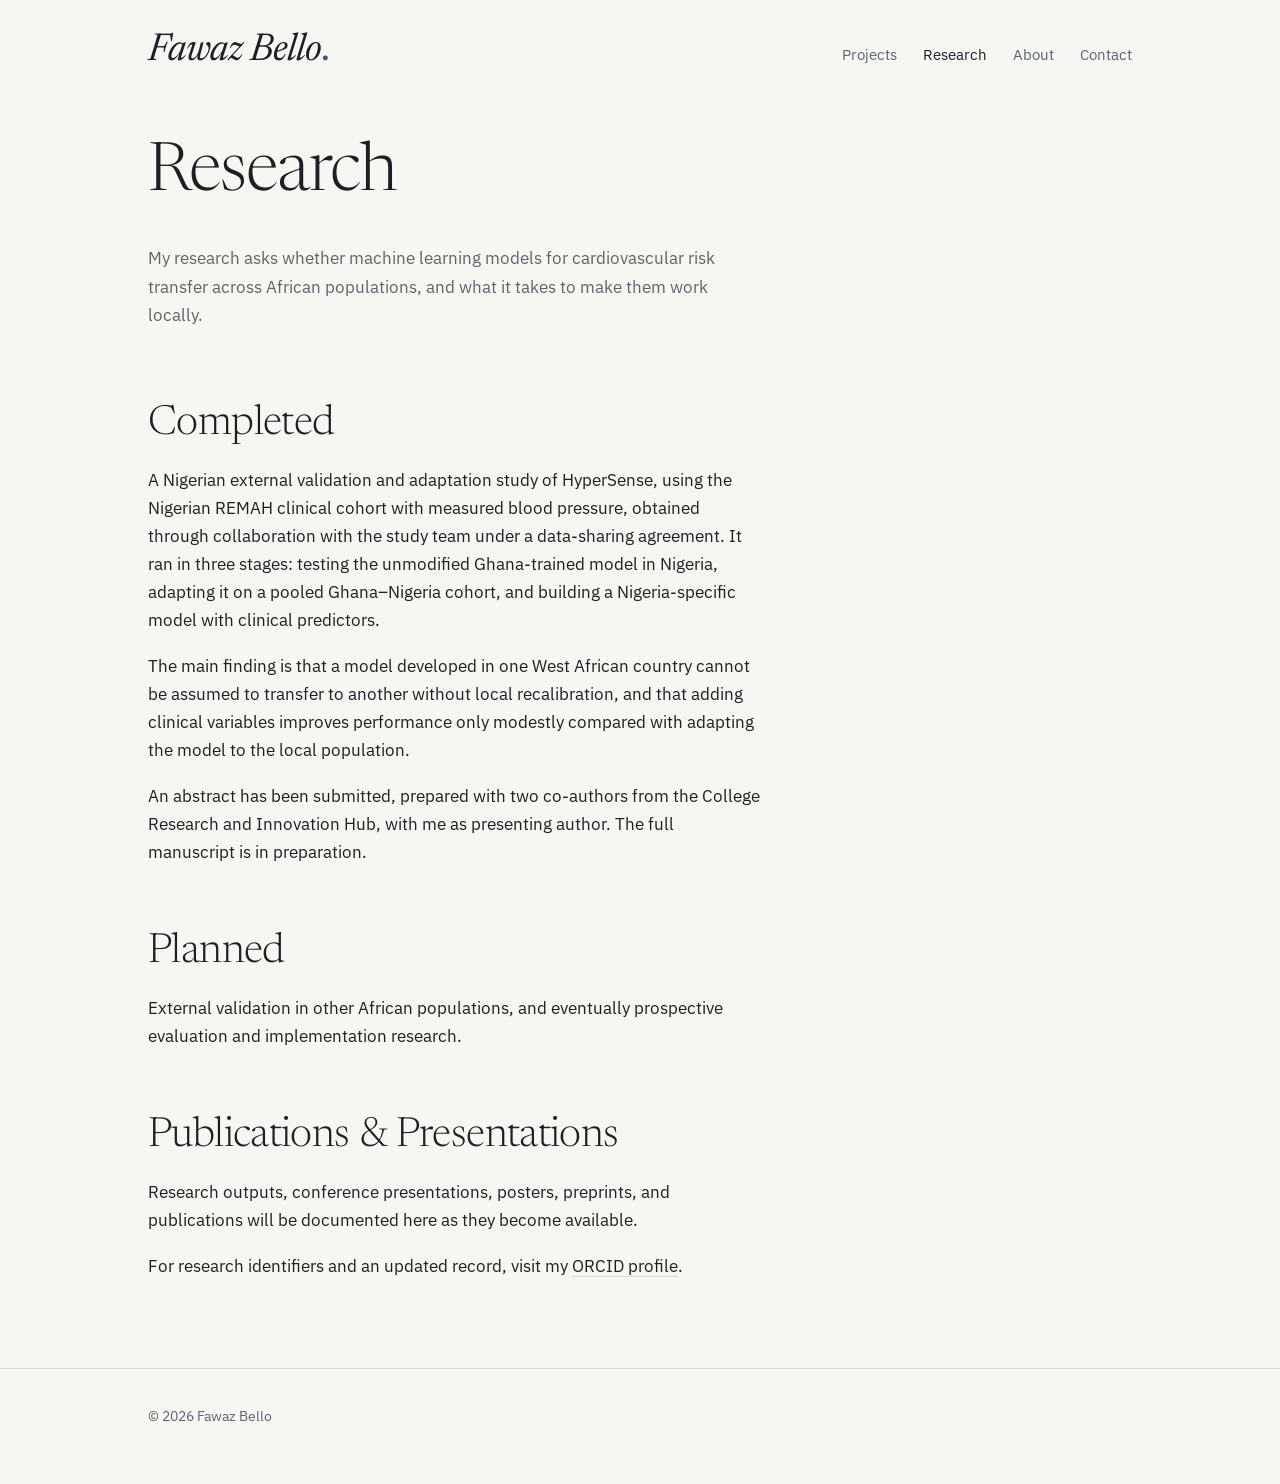
==== research.html @ 54152913 "feat: complete portfolio redesign" ====
<!DOCTYPE html>
<html lang="en">
<head>
<meta charset="utf-8">
<meta name="viewport" content="width=device-width, initial-scale=1">
<title>Research – Fawaz Bello</title>
<meta name="description" content="Research by Fawaz Bello on the transportability of machine learning models for hypertension risk across West African populations.">
<link rel="preconnect" href="https://fonts.googleapis.com">
<link rel="preconnect" href="https://fonts.gstatic.com" crossorigin>
<link rel="stylesheet" href="https://fonts.googleapis.com/css2?family=IBM+Plex+Mono&family=IBM+Plex+Sans:wght@400;500&family=Newsreader:ital,opsz,wght@0,6..72,300;0,6..72,400;1,6..72,400&display=swap">
<link rel="stylesheet" href="style.css">
</head>
<body>
<header><div class="wrap">
  <a class="name" href="/">Fawaz Bello</a>
  <nav aria-label="Main"><a href="/#projects">Projects</a><a href="research.html" aria-current="page">Research</a><a href="/#about">About</a><a href="/#contact">Contact</a></nav>
</div></header>

<main class="wrap" style="padding-top:48px;padding-bottom:88px">
  <h1>Research</h1>
  <p class="intro">My research asks whether machine learning models for cardiovascular risk transfer across African populations, and what it takes to make them work locally.</p>

  <div class="prose" style="margin-top:72px">
    <h2>Completed</h2>
    <p>A Nigerian external validation and adaptation study of HyperSense, using the Nigerian REMAH clinical cohort with measured blood pressure, obtained through collaboration with the study team under a data-sharing agreement. It ran in three stages: testing the unmodified Ghana-trained model in Nigeria, adapting it on a pooled Ghana–Nigeria cohort, and building a Nigeria-specific model with clinical predictors.</p>
    <p>The main finding is that a model developed in one West African country cannot be assumed to transfer to another without local recalibration, and that adding clinical variables improves performance only modestly compared with adapting the model to the local population.</p>
    <p>An abstract has been submitted, prepared with two co-authors from the College Research and Innovation Hub, with me as presenting author. The full manuscript is in preparation.</p>
  </div>

  <div class="prose" style="margin-top:64px">
    <h2>Planned</h2>
    <p>External validation in other African populations, and eventually prospective evaluation and implementation research.</p>
  </div>

  <div class="prose" style="margin-top:64px">
    <h2>Publications &amp; Presentations</h2>
    <p>Research outputs, conference presentations, posters, preprints, and publications will be documented here as they become available.</p>
    <p>For research identifiers and an updated record, visit my <a href="https://orcid.org/0009-0002-1455-0057">ORCID profile</a>.</p>
  </div>
</main>

<footer><div class="wrap">© 2026 Fawaz Bello</div></footer>
</body>
</html>
---- style.css ----
:root{--paper:#F6F6F3;--ink:#1D1F22;--mute:#5F646B;--rule:#DCDCD6;--blue:#2E5C8A;--night:#14181E;--night-ink:#E8EAED;--night-mute:#A0A8B2;--night-rule:#2A313A;--night-blue:#8DB4DE}
*{box-sizing:border-box}
html{scroll-behavior:smooth;scroll-padding-top:24px}
body{margin:0;background:var(--paper);color:var(--ink);font:400 17px/1.65 "IBM Plex Sans",system-ui,sans-serif;-webkit-text-size-adjust:100%}
a{color:inherit;text-decoration-color:var(--rule);text-underline-offset:.25em;text-decoration-thickness:1px;transition:color .2s,text-decoration-color .2s}
a:hover{color:var(--blue);text-decoration-color:var(--blue)}
:focus-visible{outline:2px solid var(--blue);outline-offset:3px}
.wrap{max-width:1040px;margin:0 auto;padding:0 28px}
header .wrap{display:flex;flex-wrap:wrap;justify-content:space-between;align-items:baseline;gap:12px 32px;padding-top:32px;padding-bottom:20px}
.name{font:italic 400 clamp(1.9rem,5vw,2.4rem)/1 Newsreader,Georgia,serif;letter-spacing:-.025em;text-decoration:none}
.name::after{content:".";color:var(--blue);font-style:normal}
.name:hover{color:var(--ink)}
nav{display:flex;gap:26px}
nav a{font-size:15px;color:var(--mute);text-decoration:none}
nav a:hover,nav a[aria-current]{color:var(--ink)}
h1,h2,h3{font-family:Newsreader,Georgia,serif;font-weight:300;letter-spacing:-.015em;line-height:1.1;margin:0}
h1{font-size:clamp(2.5rem,6vw,4.2rem);max-width:15em}
h2{font-size:clamp(1.9rem,3.6vw,2.6rem)}
h3{font-size:clamp(1.8rem,3.2vw,2.3rem)}
p{margin:0}
.hero{display:grid;grid-template-columns:1fr 176px;gap:56px;align-items:start;padding:56px 0 88px}
.hero img{width:176px;height:176px;border-radius:50%;object-fit:cover;display:block}
.hero>*{animation:in .7s ease both}
@keyframes in{from{opacity:0;transform:translateY(6px)}}
.intro{max-width:34em;margin-top:32px;color:var(--mute);font-size:1.08rem}
.intro p+p{margin-top:16px}
.projects-head{padding:72px 0 48px;border-top:1px solid var(--rule)}
.projects-head p{max-width:34em;margin-top:14px;color:var(--mute)}
.project{padding:56px 0;display:grid;grid-template-columns:1fr 1.5fr;gap:24px 64px;--line:var(--rule);--sub:var(--mute)}
.project .meta{margin-top:12px;font-size:14.5px;line-height:1.55;color:var(--sub)}
.project .body>p{max-width:36em}
.project dl{margin:28px 0 0}
.project dl div{padding:14px 0;border-top:1px solid var(--line)}
.project dt{font:400 12.5px/1.4 "IBM Plex Mono",monospace;color:var(--sub);margin-bottom:4px}
.project dd{margin:0;font-size:16px}
.links{margin-top:24px;display:flex;gap:24px;flex-wrap:wrap}
.featured{background:var(--night);color:var(--night-ink);--line:var(--night-rule);--sub:var(--night-mute)}
.featured .wrap-in{max-width:1040px;margin:0 auto;padding:0 28px}
.featured .project{padding:80px 0}
.featured a{text-decoration-color:var(--night-rule)}
.featured a:hover{color:var(--night-blue);text-decoration-color:var(--night-blue)}
.featured h3{font-size:clamp(2.2rem,4.5vw,3.2rem)}
.light-list .project+.project{border-top:1px solid var(--rule)}
.page-section{padding:80px 0;border-top:1px solid var(--rule)}
.prose{max-width:36em}
.prose p{margin-top:18px}
.prose h2{margin-bottom:10px}
.big{font:300 clamp(1.5rem,4.4vw,2.5rem)/1.2 Newsreader,Georgia,serif;text-decoration-color:var(--rule);word-break:break-word}
footer{padding:36px 0 56px;color:var(--mute);font-size:14px;border-top:1px solid var(--rule)}
@media(max-width:780px){
.hero{grid-template-columns:1fr;gap:24px;padding:24px 0 64px}
.hero img{order:-1;width:92px;height:92px}
.intro{margin-top:24px}
.project,.featured .project{grid-template-columns:1fr;gap:20px;padding:48px 0}
.featured .project{padding:56px 0}
.page-section,.projects-head{padding:56px 0 48px}
nav{gap:20px}
}
@media(prefers-reduced-motion:reduce){*{animation:none!important;transition:none!important;scroll-behavior:auto}}
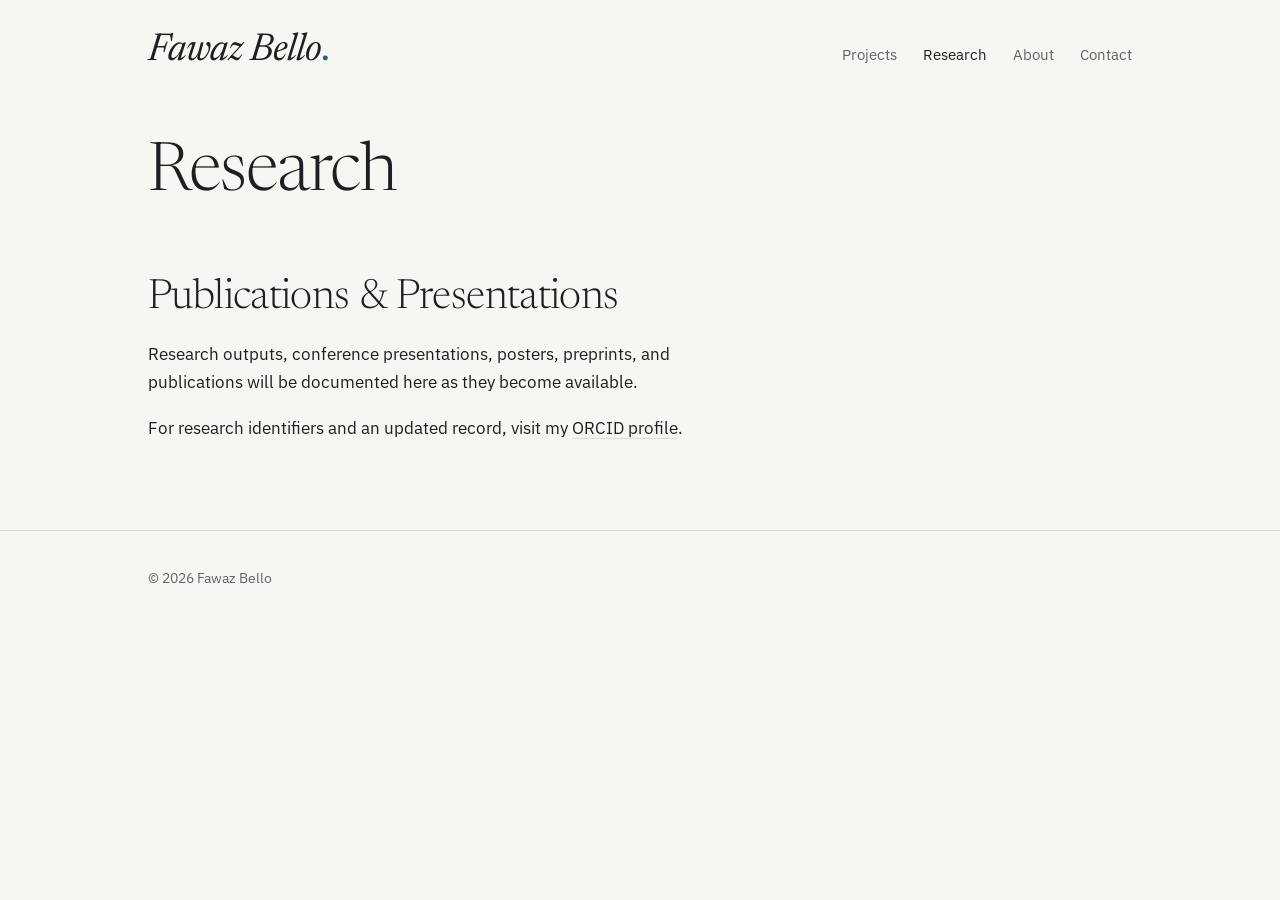
==== commit 1b82ec8a: "feat: fix bug in portfolio" ====
--- a/research.html
+++ b/research.html
@@ -18,19 +18,6 @@
 
 <main class="wrap" style="padding-top:48px;padding-bottom:88px">
   <h1>Research</h1>
-  <p class="intro">My research asks whether machine learning models for cardiovascular risk transfer across African populations, and what it takes to make them work locally.</p>
-
-  <div class="prose" style="margin-top:72px">
-    <h2>Completed</h2>
-    <p>A Nigerian external validation and adaptation study of HyperSense, using the Nigerian REMAH clinical cohort with measured blood pressure, obtained through collaboration with the study team under a data-sharing agreement. It ran in three stages: testing the unmodified Ghana-trained model in Nigeria, adapting it on a pooled Ghana–Nigeria cohort, and building a Nigeria-specific model with clinical predictors.</p>
-    <p>The main finding is that a model developed in one West African country cannot be assumed to transfer to another without local recalibration, and that adding clinical variables improves performance only modestly compared with adapting the model to the local population.</p>
-    <p>An abstract has been submitted, prepared with two co-authors from the College Research and Innovation Hub, with me as presenting author. The full manuscript is in preparation.</p>
-  </div>
-
-  <div class="prose" style="margin-top:64px">
-    <h2>Planned</h2>
-    <p>External validation in other African populations, and eventually prospective evaluation and implementation research.</p>
-  </div>
 
   <div class="prose" style="margin-top:64px">
     <h2>Publications &amp; Presentations</h2>
--- a/style.css
+++ b/style.css
@@ -1,11 +1,11 @@
-:root{--paper:#F6F6F3;--ink:#1D1F22;--mute:#5F646B;--rule:#DCDCD6;--blue:#2E5C8A;--night:#14181E;--night-ink:#E8EAED;--night-mute:#A0A8B2;--night-rule:#2A313A;--night-blue:#8DB4DE}
+:root{--paper:#F6F6F3;--ink:#1D1F22;--mute:#5F646B;--rule:#DCDCD6;--blue:#2E5C8A;--night:#14181E;--night-ink:#E8EAED;--night-mute:#A0A8B2;--night-rule:#2A313A;--night-blue:#8DB4DE;--line:var(--rule);--sub:var(--mute)}
 *{box-sizing:border-box}
 html{scroll-behavior:smooth;scroll-padding-top:24px}
 body{margin:0;background:var(--paper);color:var(--ink);font:400 17px/1.65 "IBM Plex Sans",system-ui,sans-serif;-webkit-text-size-adjust:100%}
-a{color:inherit;text-decoration-color:var(--rule);text-underline-offset:.25em;text-decoration-thickness:1px;transition:color .2s,text-decoration-color .2s}
+a{color:inherit;text-decoration-color:var(--line);text-underline-offset:.25em;text-decoration-thickness:1px;transition:color .2s,text-decoration-color .2s}
 a:hover{color:var(--blue);text-decoration-color:var(--blue)}
 :focus-visible{outline:2px solid var(--blue);outline-offset:3px}
-.wrap{max-width:1040px;margin:0 auto;padding:0 28px}
+.wrap{max-width:1040px;margin:0 auto;padding-left:28px;padding-right:28px}
 header .wrap{display:flex;flex-wrap:wrap;justify-content:space-between;align-items:baseline;gap:12px 32px;padding-top:32px;padding-bottom:20px}
 .name{font:italic 400 clamp(1.9rem,5vw,2.4rem)/1 Newsreader,Georgia,serif;letter-spacing:-.025em;text-decoration:none}
 .name::after{content:".";color:var(--blue);font-style:normal}
@@ -18,15 +18,17 @@
 h2{font-size:clamp(1.9rem,3.6vw,2.6rem)}
 h3{font-size:clamp(1.8rem,3.2vw,2.3rem)}
 p{margin:0}
-.hero{display:grid;grid-template-columns:1fr 176px;gap:56px;align-items:start;padding:56px 0 88px}
+.hero{display:grid;grid-template-columns:1fr 176px;gap:56px;align-items:start;padding-top:56px;padding-bottom:88px}
 .hero img{width:176px;height:176px;border-radius:50%;object-fit:cover;display:block}
 .hero>*{animation:in .7s ease both}
 @keyframes in{from{opacity:0;transform:translateY(6px)}}
 .intro{max-width:34em;margin-top:32px;color:var(--mute);font-size:1.08rem}
 .intro p+p{margin-top:16px}
-.projects-head{padding:72px 0 48px;border-top:1px solid var(--rule)}
+.projects-head{padding-top:72px;padding-bottom:48px;border-top:1px solid var(--rule)}
 .projects-head p{max-width:34em;margin-top:14px;color:var(--mute)}
-.project{padding:56px 0;display:grid;grid-template-columns:1fr 1.5fr;gap:24px 64px;--line:var(--rule);--sub:var(--mute)}
+.band.dark{background:var(--night);color:var(--night-ink);--line:var(--night-rule);--sub:var(--night-mute)}
+.band.dark a:hover{color:var(--night-blue);text-decoration-color:var(--night-blue)}
+.project{padding:72px 0;display:grid;grid-template-columns:1fr 1.5fr;gap:24px 64px}
 .project .meta{margin-top:12px;font-size:14.5px;line-height:1.55;color:var(--sub)}
 .project .body>p{max-width:36em}
 .project dl{margin:28px 0 0}
@@ -34,26 +36,19 @@
 .project dt{font:400 12.5px/1.4 "IBM Plex Mono",monospace;color:var(--sub);margin-bottom:4px}
 .project dd{margin:0;font-size:16px}
 .links{margin-top:24px;display:flex;gap:24px;flex-wrap:wrap}
-.featured{background:var(--night);color:var(--night-ink);--line:var(--night-rule);--sub:var(--night-mute)}
-.featured .wrap-in{max-width:1040px;margin:0 auto;padding:0 28px}
-.featured .project{padding:80px 0}
-.featured a{text-decoration-color:var(--night-rule)}
-.featured a:hover{color:var(--night-blue);text-decoration-color:var(--night-blue)}
-.featured h3{font-size:clamp(2.2rem,4.5vw,3.2rem)}
-.light-list .project+.project{border-top:1px solid var(--rule)}
 .page-section{padding:80px 0;border-top:1px solid var(--rule)}
 .prose{max-width:36em}
 .prose p{margin-top:18px}
 .prose h2{margin-bottom:10px}
-.big{font:300 clamp(1.5rem,4.4vw,2.5rem)/1.2 Newsreader,Georgia,serif;text-decoration-color:var(--rule);word-break:break-word}
+.big{font:300 clamp(1.5rem,4.4vw,2.5rem)/1.2 Newsreader,Georgia,serif;word-break:break-word}
 footer{padding:36px 0 56px;color:var(--mute);font-size:14px;border-top:1px solid var(--rule)}
 @media(max-width:780px){
-.hero{grid-template-columns:1fr;gap:24px;padding:24px 0 64px}
+.hero{grid-template-columns:1fr;gap:24px;padding-top:24px;padding-bottom:64px}
 .hero img{order:-1;width:92px;height:92px}
 .intro{margin-top:24px}
-.project,.featured .project{grid-template-columns:1fr;gap:20px;padding:48px 0}
-.featured .project{padding:56px 0}
-.page-section,.projects-head{padding:56px 0 48px}
+.project{grid-template-columns:1fr;gap:20px;padding:56px 0}
+.page-section{padding:56px 0}
+.projects-head{padding-top:56px;padding-bottom:40px}
 nav{gap:20px}
 }
-@media(prefers-reduced-motion:reduce){*{animation:none!important;transition:none!important;scroll-behavior:auto}}
+@media(prefers-reduced-motion:reduce){*{animation:none!important;transition:none!important;scroll-behavior:auto}}
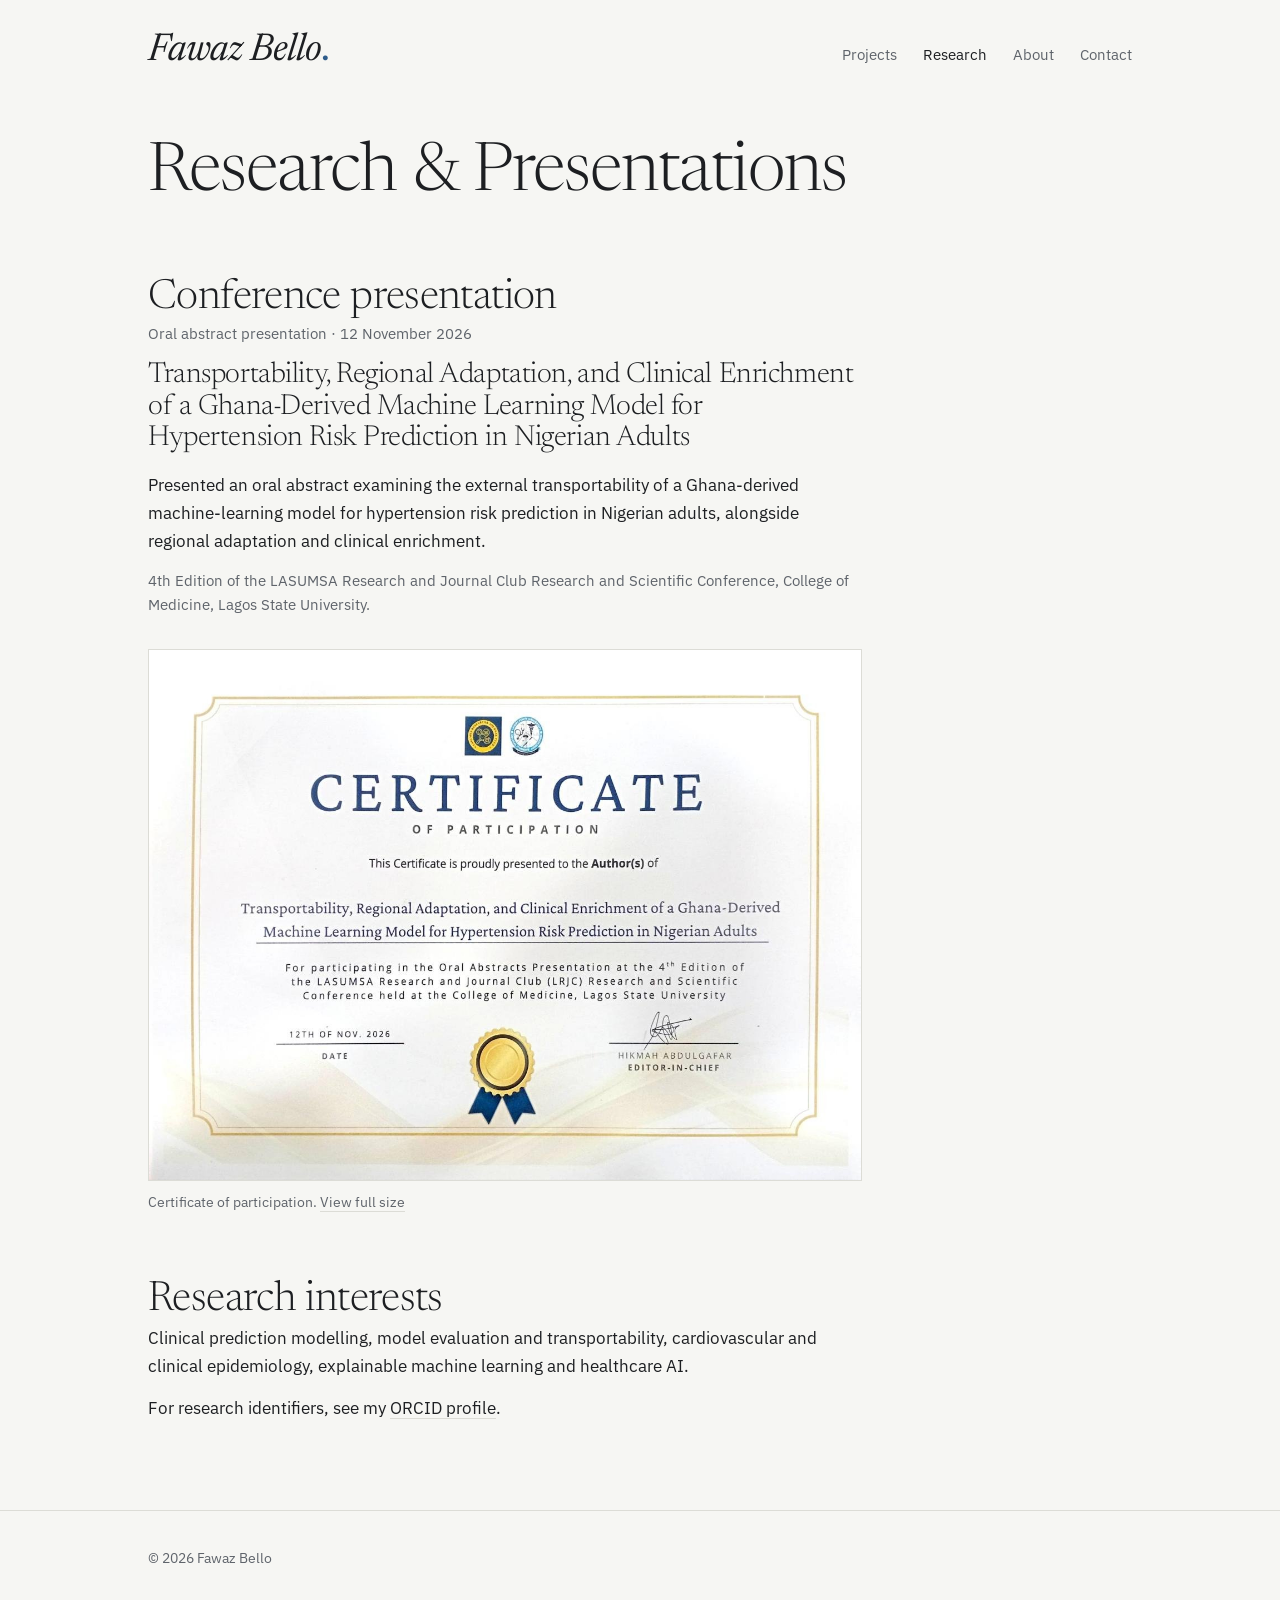
==== commit ed08f9af: "feat: portfolio update" ====
--- a/research.html
+++ b/research.html
@@ -3,11 +3,19 @@
 <head>
 <meta charset="utf-8">
 <meta name="viewport" content="width=device-width, initial-scale=1">
-<title>Research – Fawaz Bello</title>
-<meta name="description" content="Research by Fawaz Bello on the transportability of machine learning models for hypertension risk across West African populations.">
+<title>Research &amp; Presentations – Fawaz Bello</title>
+<meta name="description" content="Research and conference presentations by Fawaz Bello on the transportability of machine learning models for hypertension risk in Nigerian adults.">
+<meta property="og:type" content="website">
+<meta property="og:title" content="Research &amp; Presentations – Fawaz Bello">
+<meta property="og:description" content="Research and conference presentations by Fawaz Bello on the transportability of machine learning models for hypertension risk in Nigerian adults.">
+<meta property="og:url" content="https://fawaz-b.github.io/research.html">
+<meta property="og:image" content="https://fawaz-b.github.io/assets/fawaz.jpg">
+<meta name="twitter:card" content="summary">
 <link rel="preconnect" href="https://fonts.googleapis.com">
 <link rel="preconnect" href="https://fonts.gstatic.com" crossorigin>
 <link rel="stylesheet" href="https://fonts.googleapis.com/css2?family=IBM+Plex+Mono&family=IBM+Plex+Sans:wght@400;500&family=Newsreader:ital,opsz,wght@0,6..72,300;0,6..72,400;1,6..72,400&display=swap">
+<link rel="icon" href="favicon.ico" sizes="any">
+<link rel="apple-touch-icon" href="apple-touch-icon.png">
 <link rel="stylesheet" href="style.css">
 </head>
 <body>
@@ -16,14 +24,26 @@
   <nav aria-label="Main"><a href="/#projects">Projects</a><a href="research.html" aria-current="page">Research</a><a href="/#about">About</a><a href="/#contact">Contact</a></nav>
 </div></header>
 
-<main class="wrap" style="padding-top:48px;padding-bottom:88px">
-  <h1>Research</h1>
+<main class="wrap research">
+  <h1>Research &amp; Presentations</h1>
 
-  <div class="prose" style="margin-top:64px">
-    <h2>Publications &amp; Presentations</h2>
-    <p>Research outputs, conference presentations, posters, preprints, and publications will be documented here as they become available.</p>
-    <p>For research identifiers and an updated record, visit my <a href="https://orcid.org/0009-0002-1455-0057">ORCID profile</a>.</p>
-  </div>
+  <section class="entry">
+    <h2>Conference presentation</h2>
+    <p class="meta">Oral abstract presentation · 12 November 2026</p>
+    <h3>Transportability, Regional Adaptation, and Clinical Enrichment of a Ghana-Derived Machine Learning Model for Hypertension Risk Prediction in Nigerian Adults</h3>
+    <p>Presented an oral abstract examining the external transportability of a Ghana-derived machine-learning model for hypertension risk prediction in Nigerian adults, alongside regional adaptation and clinical enrichment.</p>
+    <p class="meta">4th Edition of the LASUMSA Research and Journal Club Research and Scientific Conference, College of Medicine, Lagos State University.</p>
+    <figure>
+      <a href="assets/lasumsa-oral-presentation-certificate-2026.jpg"><img src="assets/lasumsa-oral-presentation-certificate-2026.jpg" alt="Certificate of participation for the oral abstracts presentation at the 4th LASUMSA Research and Journal Club Research and Scientific Conference, 12 November 2026" width="1600" height="1200" loading="lazy"></a>
+      <figcaption>Certificate of participation. <a href="assets/lasumsa-oral-presentation-certificate-2026.jpg">View full size</a></figcaption>
+    </figure>
+  </section>
+
+  <section class="entry">
+    <h2>Research interests</h2>
+    <p>Clinical prediction modelling, model evaluation and transportability, cardiovascular and clinical epidemiology, explainable machine learning and healthcare AI.</p>
+    <p>For research identifiers, see my <a href="https://orcid.org/0009-0002-1455-0057">ORCID profile</a>.</p>
+  </section>
 </main>
 
 <footer><div class="wrap">© 2026 Fawaz Bello</div></footer>
--- a/style.css
+++ b/style.css
@@ -10,7 +10,7 @@
 .name{font:italic 400 clamp(1.9rem,5vw,2.4rem)/1 Newsreader,Georgia,serif;letter-spacing:-.025em;text-decoration:none}
 .name::after{content:".";color:var(--blue);font-style:normal}
 .name:hover{color:var(--ink)}
-nav{display:flex;gap:26px}
+nav{display:flex;flex-wrap:wrap;gap:8px 26px}
 nav a{font-size:15px;color:var(--mute);text-decoration:none}
 nav a:hover,nav a[aria-current]{color:var(--ink)}
 h1,h2,h3{font-family:Newsreader,Georgia,serif;font-weight:300;letter-spacing:-.015em;line-height:1.1;margin:0}
@@ -18,8 +18,8 @@
 h2{font-size:clamp(1.9rem,3.6vw,2.6rem)}
 h3{font-size:clamp(1.8rem,3.2vw,2.3rem)}
 p{margin:0}
-.hero{display:grid;grid-template-columns:1fr 176px;gap:56px;align-items:start;padding-top:56px;padding-bottom:88px}
-.hero img{width:176px;height:176px;border-radius:50%;object-fit:cover;display:block}
+.hero{display:grid;grid-template-columns:1fr 208px;gap:56px;align-items:start;padding-top:56px;padding-bottom:88px}
+.hero img{width:208px;height:208px;border-radius:50%;object-fit:cover;display:block}
 .hero>*{animation:in .7s ease both}
 @keyframes in{from{opacity:0;transform:translateY(6px)}}
 .intro{max-width:34em;margin-top:32px;color:var(--mute);font-size:1.08rem}
@@ -34,7 +34,8 @@
 .project dl{margin:28px 0 0}
 .project dl div{padding:14px 0;border-top:1px solid var(--line)}
 .project dt{font:400 12.5px/1.4 "IBM Plex Mono",monospace;color:var(--sub);margin-bottom:4px}
-.project dd{margin:0;font-size:16px}
+.project dd{margin:0;font-size:16px;overflow-wrap:anywhere}
+.project h3{overflow-wrap:break-word}
 .links{margin-top:24px;display:flex;gap:24px;flex-wrap:wrap}
 .page-section{padding:80px 0;border-top:1px solid var(--rule)}
 .prose{max-width:36em}
@@ -42,13 +43,29 @@
 .prose h2{margin-bottom:10px}
 .big{font:300 clamp(1.5rem,4.4vw,2.5rem)/1.2 Newsreader,Georgia,serif;word-break:break-word}
 footer{padding:36px 0 56px;color:var(--mute);font-size:14px;border-top:1px solid var(--rule)}
+.page-section.band.dark{border-top:0}
+footer.dark{background:var(--night);color:var(--night-mute);border-top:1px solid var(--night-rule)}
 @media(max-width:780px){
 .hero{grid-template-columns:1fr;gap:24px;padding-top:24px;padding-bottom:64px}
-.hero img{order:-1;width:92px;height:92px}
+.hero img{order:-1;width:108px;height:108px}
 .intro{margin-top:24px}
 .project{grid-template-columns:1fr;gap:20px;padding:56px 0}
 .page-section{padding:56px 0}
 .projects-head{padding-top:56px;padding-bottom:40px}
 nav{gap:20px}
 }
-@media(prefers-reduced-motion:reduce){*{animation:none!important;transition:none!important;scroll-behavior:auto}}+@media(prefers-reduced-motion:reduce){*{animation:none!important;transition:none!important;scroll-behavior:auto}}
+.role{font:400 13px/1.4 "IBM Plex Mono",monospace;letter-spacing:.02em;color:var(--mute);margin-bottom:20px}
+.interests{font:400 13px/1.6 "IBM Plex Mono",monospace;color:var(--mute)}
+.project .body>.contrib{margin-top:20px;padding:12px 0 12px 16px;border-left:2px solid var(--night-blue);font-size:16px}
+.contrib span{display:block;font:400 12.5px/1.4 "IBM Plex Mono",monospace;color:var(--sub);margin-bottom:4px}
+.prose .lead{font:300 clamp(1.3rem,3vw,1.7rem)/1.3 Newsreader,Georgia,serif}
+.research{padding-top:48px;padding-bottom:88px}
+.entry{max-width:42em;margin-top:64px}
+.entry h3{font-size:clamp(1.4rem,2.8vw,1.8rem);margin:14px 0 16px}
+.entry p+p{margin-top:14px}
+.entry .meta{font-size:14.5px;color:var(--mute)}
+.entry figure{margin:32px 0 0}
+.entry figure img{display:block;width:100%;height:auto;border:1px solid var(--rule)}
+.entry figcaption{margin-top:10px;font-size:14px;color:var(--mute)}
+@media(max-width:380px){nav{gap:8px 18px}.wrap{padding-left:20px;padding-right:20px}}
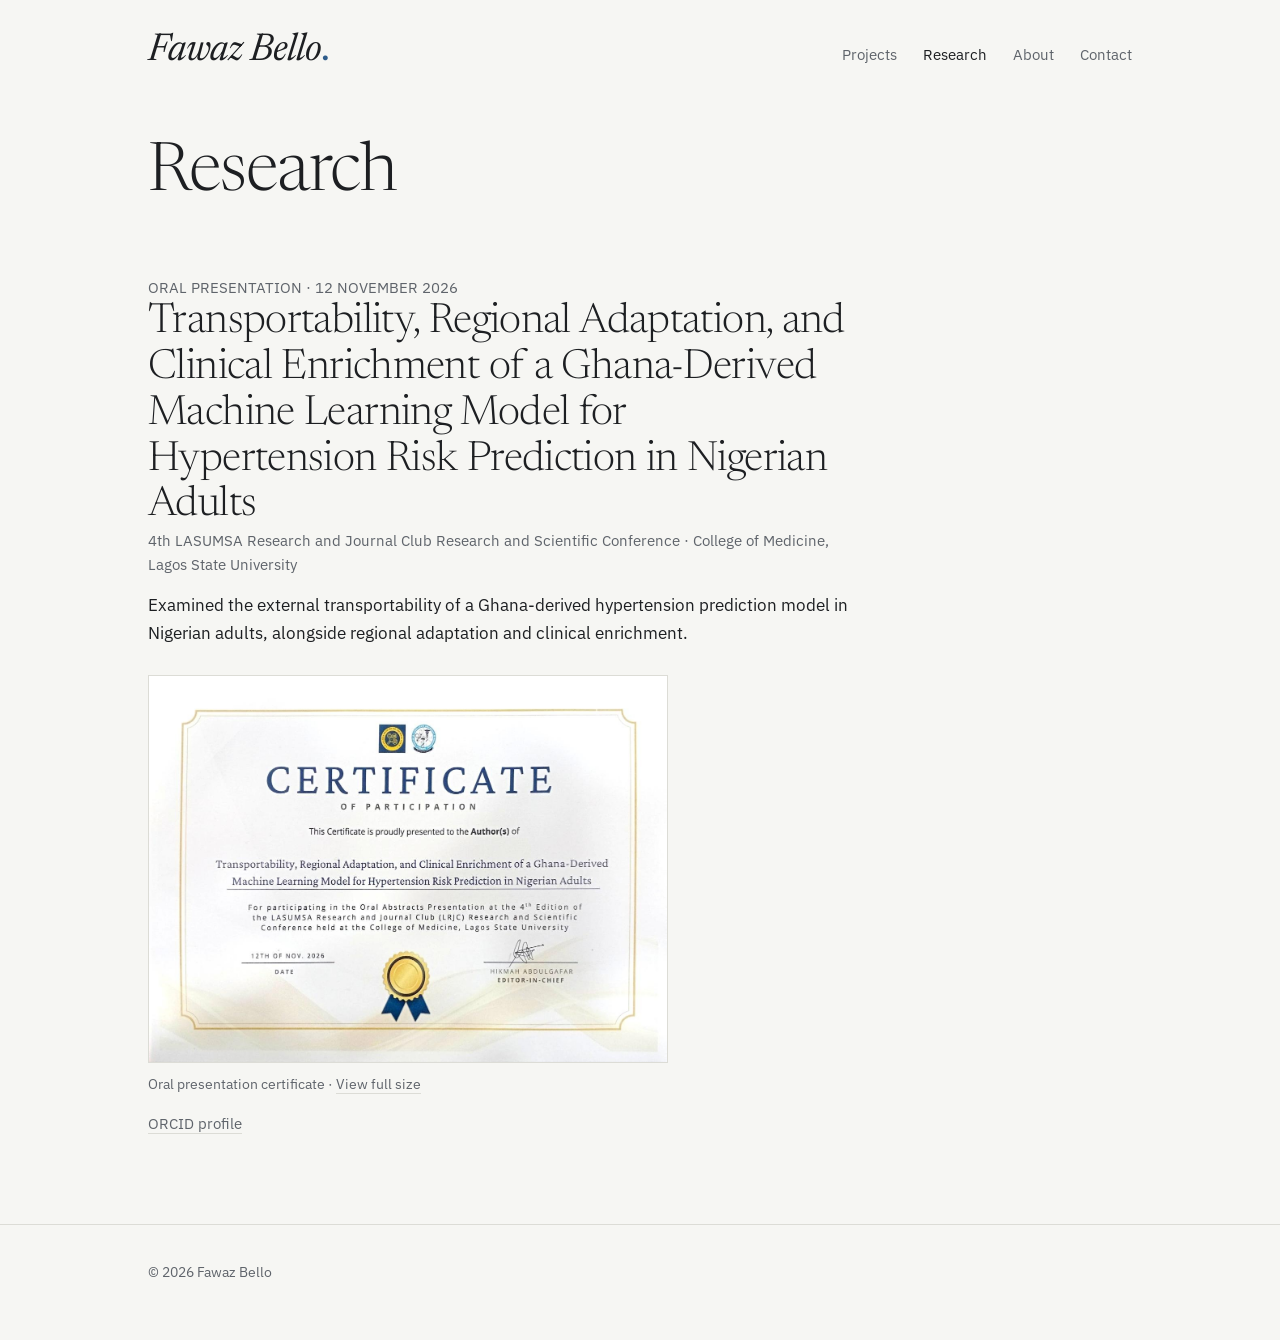
==== commit f3b87d7b: "feat: refine portfolio website" ====
--- a/research.html
+++ b/research.html
@@ -25,24 +25,47 @@
 </div></header>
 
 <main class="wrap research">
-  <h1>Research &amp; Presentations</h1>
+  <h1>Research</h1>
 
   <section class="entry">
-    <h2>Conference presentation</h2>
-    <p class="meta">Oral abstract presentation · 12 November 2026</p>
-    <h3>Transportability, Regional Adaptation, and Clinical Enrichment of a Ghana-Derived Machine Learning Model for Hypertension Risk Prediction in Nigerian Adults</h3>
-    <p>Presented an oral abstract examining the external transportability of a Ghana-derived machine-learning model for hypertension risk prediction in Nigerian adults, alongside regional adaptation and clinical enrichment.</p>
-    <p class="meta">4th Edition of the LASUMSA Research and Journal Club Research and Scientific Conference, College of Medicine, Lagos State University.</p>
+    <p class="meta">ORAL PRESENTATION · 12 NOVEMBER 2026</p>
+
+    <h2>Transportability, Regional Adaptation, and Clinical Enrichment of a Ghana-Derived Machine Learning Model for Hypertension Risk Prediction in Nigerian Adults</h2>
+
+    <p class="meta">
+      4th LASUMSA Research and Journal Club Research and Scientific Conference
+      · College of Medicine, Lagos State University
+    </p>
+
+    <p>
+      Examined the external transportability of a Ghana-derived hypertension
+      prediction model in Nigerian adults, alongside regional adaptation
+      and clinical enrichment.
+    </p>
+
     <figure>
-      <a href="assets/lasumsa-oral-presentation-certificate-2026.jpg"><img src="assets/lasumsa-oral-presentation-certificate-2026.jpg" alt="Certificate of participation for the oral abstracts presentation at the 4th LASUMSA Research and Journal Club Research and Scientific Conference, 12 November 2026" width="1600" height="1200" loading="lazy"></a>
-      <figcaption>Certificate of participation. <a href="assets/lasumsa-oral-presentation-certificate-2026.jpg">View full size</a></figcaption>
+      <a href="assets/lasumsa-oral-presentation-certificate-2026.jpg">
+        <img
+          src="assets/lasumsa-oral-presentation-certificate-2026.jpg"
+          alt="Certificate of participation for the oral abstract presentation at the 4th LASUMSA Research and Journal Club Research and Scientific Conference"
+          width="1600"
+          height="1200"
+          loading="lazy"
+        >
+      </a>
+      <figcaption>
+        Oral presentation certificate ·
+        <a href="assets/lasumsa-oral-presentation-certificate-2026.jpg">
+          View full size
+        </a>
+      </figcaption>
     </figure>
-  </section>
 
-  <section class="entry">
-    <h2>Research interests</h2>
-    <p>Clinical prediction modelling, model evaluation and transportability, cardiovascular and clinical epidemiology, explainable machine learning and healthcare AI.</p>
-    <p>For research identifiers, see my <a href="https://orcid.org/0009-0002-1455-0057">ORCID profile</a>.</p>
+    <p class="meta">
+      <a href="https://orcid.org/0009-0002-1455-0057">
+        ORCID profile
+      </a>
+    </p>
   </section>
 </main>
 
--- a/style.css
+++ b/style.css
@@ -69,3 +69,12 @@
 .entry figure img{display:block;width:100%;height:auto;border:1px solid var(--rule)}
 .entry figcaption{margin-top:10px;font-size:14px;color:var(--mute)}
 @media(max-width:380px){nav{gap:8px 18px}.wrap{padding-left:20px;padding-right:20px}}
+.research figure {
+  max-width: 520px;
+  margin: 28px 0 16px;
+}
+.research figure img {
+  display: block;
+  width: 100%;
+  height: auto;
+}
